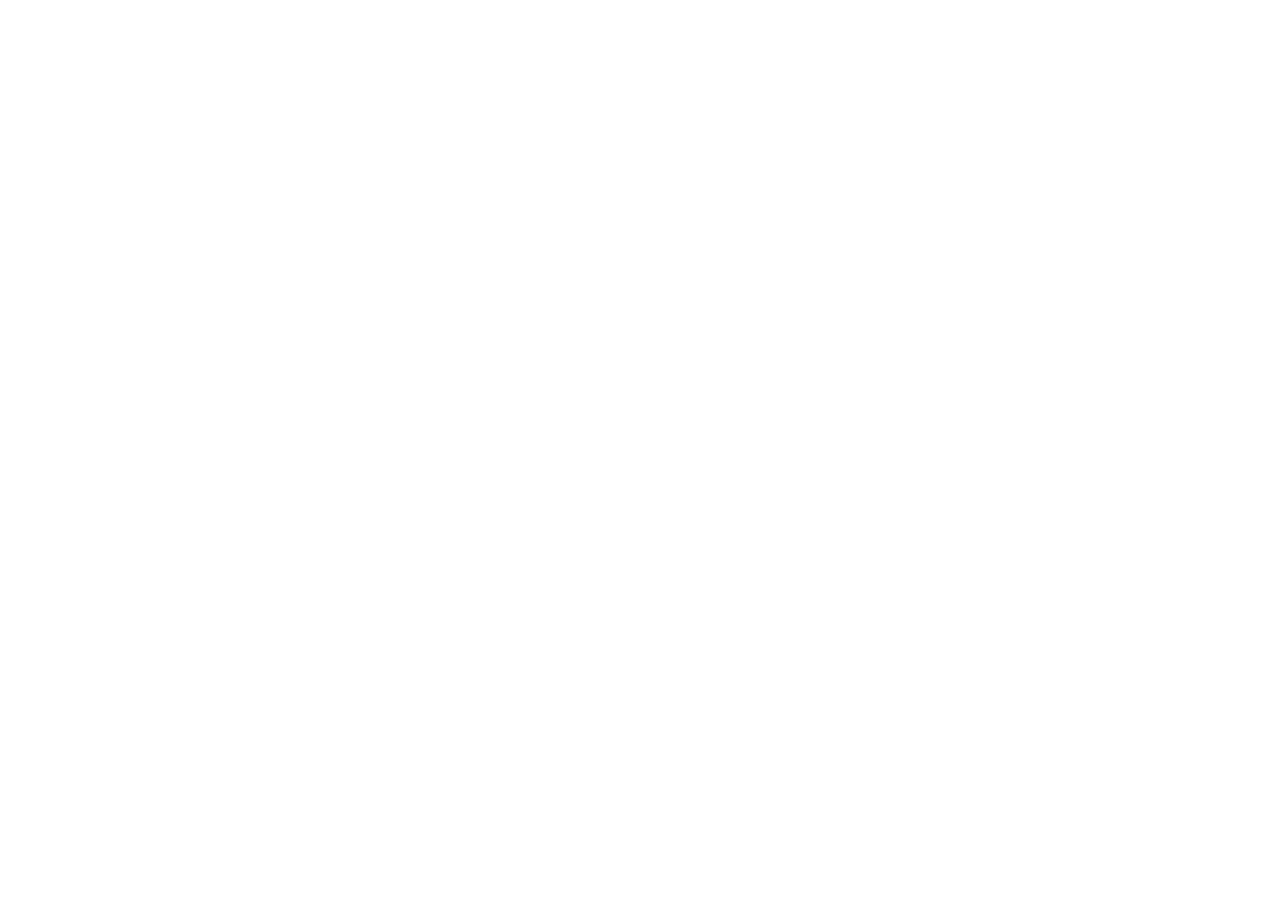
==== index.html @ e46e15e2 "Se crearon los archivos base" ====
<!DOCTYPE html>
<html lang="es">
<head>
    <meta charset="UTF-8">
    <meta name="viewport" content="width=device-width, initial-scale=1.0">
    <title>Inicio</title>
    <link href="https://cdn.jsdelivr.net/npm/bootstrap@6.0.0-alpha.1/dist/css/bootstrap.min.css" rel="stylesheet"
        integrity="sha384-B/GM4XqrwHnWXNOWMbloTmrYXZg10cakYGmpfsR/bbzQ6JAJI4ihuyADKLnBgrCe" crossorigin="anonymous">
    <link rel="stylesheet" href="./styles/styles.css">
</head>
<body>
    

    <script type="module" src="https://cdn.jsdelivr.net/npm/bootstrap@6.0.0-alpha.1/dist/js/bootstrap.bundle.min.js"
        integrity="sha384-1a/pXj49ZQ1aHEmrJ+gMw1otqoVsYwlEnlD8mIfY2TV03r20Y0CN7uqx1tQogjPL" crossorigin="anonymous">
    </script>
</body>
</html>
---- styles/styles.css ----
* {
    margin: 0;
    padding: 0;
    box-sizing: border-box;
}

@import url('https://fonts.googleapis.com/css2?family=Inter:wght@400;700&display=swap');

html {
    font-size: 62.5%;
}

body {
    font-family: 'inter', sans-serif;
    line-height: 1.6;
}

.margenes_globales {
    margin: 2rem 1.6rem;
}

.logo_y_lista {
    margin: 1.6rem 1.6rem 0.8rem;
}

.logo_y_lista img {
    width: 7rem;
    color: red;
}

nav {
    display: flex;
    flex-direction: column;
    align-items: center;
    gap: 0.8rem;
}

ul {
    margin: 0rem 1.6rem 1.6rem;
    list-style: none;

    display: flex;
    justify-content: center;
    align-items: center;
    flex-wrap: wrap;
    gap: 0.4rem 1.6rem;
}

ul a {
    font-size: 1.35rem;
    padding: 0.4rem 0rem;
}

.nav_item a {
    color: rgb(83, 0, 116);
}

footer {
    margin-top: 15vh;
    padding-bottom: 2rem;
}

.redes {
    display: flex;
    flex-wrap: wrap;
    align-items: center;
    gap: 1.6rem 2rem;
}

.redes a {
    font-size: 1.1rem;
    color: rgb(83, 0, 116);
}

.redes img {
    display: block;
    width: 2.4rem;
    height: auto;
}

.copyright {
    font-size: 1.2rem;
}

.contenedor_hero span {
    font-size: 1.2rem;
}

.contenedor_hero {
    display: flex;
    flex-direction: column;
    flex-shrink: 0;

    padding: 2rem;
    background: linear-gradient(75deg, rgb(128, 47, 91), hsl(320, 42%, 64%), hsl(350, 100%, 90%));
    border-radius: 0.7rem;
}

.contenedor_hero h1 {
    font-size: 2.4rem;
    font-weight: 700;
    line-height: 1.4;
    margin-bottom: 1.2rem;
}

.contenedor_hero h1 br {
    display: none;
}

.contenedor_hero p {
    font-size: 1.5rem;
    line-height: 1.6;
    font-weight: 400;
}

.contenedor_hero button {
    margin: 1.5rem 0rem 0rem auto;
    padding: 1rem;

    font-size: 1.4rem;
    font-weight: 600;

    border-radius: 0.7rem;
    display: block;
}

.info {
    margin: 0rem 0rem 2rem 0rem;

    display: flex;
    flex-direction: column;
    gap: 0.8rem;
}

.info h2 {
    font-size: 2.2rem;
    line-height: 1.3;
}

.info p {
    font-size: 1.5rem;
}

.contenedor_grid {
    display: grid;
    grid-template-columns: 1fr;
    grid-auto-rows: 1fr;
    gap: 1.2rem;

    grid-template-areas:
        "itemgrid1"
        "itemgrid2"
        "itemgrid3"
        "itemgrid4"
        "itemgrid5";

    & > div {
        min-width: 0;
        padding: 1.2rem;
        border-radius: 0.5rem;
    }

    article {
        display: grid;
        grid-template-columns: 9rem 1fr;
        align-items: center;
        gap: 1.2rem;
    }

    .itemgrid1 {
        grid-area: itemgrid1;
        border-radius: 1.2rem;
        background-color: aqua;
    }

    .itemgrid2 {
        grid-area: itemgrid2;
        background-color: rgb(43, 117, 117);
    }

    .itemgrid3 {
        grid-area: itemgrid3;
        background-color: rgb(117, 41, 105);
    }

    .itemgrid4 {
        grid-area: itemgrid4;
        background-color: rgb(18, 105, 44);
    }

    .itemgrid5 {
        grid-area: itemgrid5;
        background-color: rgb(95, 57, 57);
    }
}

.card_content {
    display: flex;
    flex-direction: column;
    gap: 0.4rem;
}

.card_content h3 {
    font-size: 1.8rem;
    line-height: 1.3;
}

.card_content p {
    font-size: 1.4rem;
}

.cards_container {
    display: flex;
    flex-direction: row;
    justify-content: center;
    flex-wrap: wrap;
    min-width: 25rem;
    height: 15rem;

    gap: 1.2rem;
}

.cards {
    overflow: hidden;

    width: 100%;
    height: 100%;

    background-color: #d4a7c2;
    padding: 1rem;
    border-radius: 0.7rem;

    display: flex;
    flex-direction: column;
    gap: 0.8rem;
}

.cards_title {
    font-size: 1.4rem;
    line-height: 1.3;
}

.cards_image img {
    width: 100%;
    height: auto;
    aspect-ratio: 1 / 1;
    margin-bottom: 0;

    object-fit: cover;
    display: block;
}

.contenedor_hero_faq {
    padding: 2.5rem;
    background: linear-gradient(75deg, rgb(128, 47, 91), hsl(320, 42%, 64%), hsl(350, 100%, 90%));
    border-radius: 0.7rem;
}

.contenedor_hero_faq h1 {
    margin-bottom: 1rem;
}

.contenedor_hero_faq p {
    margin-bottom: 1.2rem;
    font-size: 1.3rem;
    line-height: 1.5;
    font-weight: 400;
}

.diseño_areas h2 {
    font-size: 2.2rem;
    margin-bottom: 1.2rem;
}

.diseño_areas article {
    background-color: #d4a7c2;
    margin-bottom: 1.5rem;
    padding: 1.5rem;
    border-radius: 0.7rem;
}

.diseño_areas h3 {
    font-size: 1.4rem;
    margin-bottom: 0.7rem;
}

.diseño_areas p {
    font-size: 1.1rem;
}

.titulo_proyecto {
    margin-bottom: 1rem;

    display: flex;
    flex-direction: column;
    width: 100%;
}

.titulo_proyecto h2 {
    font-size: 2.2rem;
    line-height: 1.3;
}

.proyectos {
    display: flex;
    flex-direction: row;
    flex-wrap: wrap;

    width: 100%;
    margin-bottom: 2.5rem;
    gap: 1.6rem;
}

.proyectos > div {
    flex: 1 1 100%;
    min-width: 0;
}

.contenedor_grid2,
.contenedor_grid3,
.contenedor_grid4 {
    display: grid;
    grid-auto-rows: 1fr;
    gap: 1.2rem;

    & > div {
        min-width: 0;
        padding: 0.8rem;
        border-radius: 0.5rem;
    }
}

.contenedor_grid2 {
    grid-template-columns: 1fr;

    grid-template-areas:
        "itemgrid6"
        "itemgrid7"
        "itemgrid8"
        "itemgrid9"
        "itemgrid10"
        "itemgrid11";

    .cards_image img {
        aspect-ratio: 16 / 10;
    }

    .itemgrid6 {
        grid-area: itemgrid6;
        background-color: rgb(176, 230, 185);
    }

    .itemgrid7 {
        grid-area: itemgrid7;
        background-color: rgb(230, 241, 126);
    }

    .itemgrid8 {
        grid-area: itemgrid8;
        background-color: rgb(65, 75, 11);
    }

    .itemgrid9 {
        grid-area: itemgrid9;
        background-color: rgb(255, 160, 52);
    }

    .itemgrid10 {
        grid-area: itemgrid10;
        background-color: rgb(250, 225, 180);
    }

    .itemgrid11 {
        grid-area: itemgrid11;
        background-color: rgb(1, 39, 39);
    }
}

.contenedor_grid3 {
    grid-template-columns: 1fr;

    grid-template-areas:
        "itemgrid12"
        "itemgrid13";

    .cards_image img {
        aspect-ratio: 16 / 10;
    }

    .itemgrid12 {
        grid-area: itemgrid12;
        background-color: rgb(191, 125, 245);
    }

    .itemgrid13 {
        grid-area: itemgrid13;
        background-color: rgb(80, 10, 31);
    }
}

.contenedor_grid4 {
    grid-template-columns: 1fr;

    grid-template-areas:
        "itemgrid14"
        "itemgrid15"
        "itemgrid16";

    .cards_image img {
        aspect-ratio: 16 / 10;
    }

    .itemgrid14 {
        grid-area: itemgrid14;
        background-color: rgb(84, 182, 166);
    }

    .itemgrid15 {
        grid-area: itemgrid15;
        background-color: rgb(78, 94, 94);
    }

    .itemgrid16 {
        grid-area: itemgrid16;
        background-color: rgb(68, 124, 91);
    }
}

.cards_proyectos {
    display: flex;
    flex-direction: row;
    flex-wrap: wrap;

    gap: 1rem;
}

.margenes_globales_form {
    background-color: hsl(332, 100%, 95%);
    margin: 2.5rem;
    padding: 2rem;

    border-radius: 0.7rem;
}

.formulario_contacto {
    width: 100%;
}

.formulario_contacto_campo {
    margin-bottom: 15px;
}

.formulario_contacto_label {
    display: block;
    margin-bottom: 8px;
}

.formulario_contacto_input,
.formulario_contacto_textarea {
    width: 100%;
    padding: 8px;
    box-sizing: border-box;
}

.formulario_contacto_textarea {
    resize: vertical;
}

.formulario_contacto_boton {
    padding: 10px 20px;
    cursor: pointer;
}

@media (min-width: 768px) {
    .margenes_globales {
        margin: 3rem 4rem;
    }

    nav {
        flex-direction: row;
        justify-content: space-between;
    }

    .logo_y_lista {
        margin: 2.5rem;
    }

    ul {
        justify-content: flex-end;
        margin: 1.2rem 2.5rem 1.2rem 1.2rem;
        gap: 1rem 2.4rem;
    }

    .contenedor_hero {
        padding: 4rem;
    }

    .contenedor_hero span {
        font-size: 1.3rem;
    }

    .contenedor_hero h1 {
        font-size: 3.4rem;
        margin-bottom: 1.6rem;
    }

    .contenedor_hero p {
        font-size: 1.7rem;
    }

    .contenedor_hero button {
        font-size: 1.5rem;
        padding: 1.2rem 2rem;
    }

    .info h2 {
        font-size: 2.6rem;
    }

    .info p {
        font-size: 1.6rem;
    }

    .contenedor_grid {
        grid-template-columns: repeat(2, 1fr);
        grid-auto-rows: auto;
        gap: 2rem;

        grid-template-areas:
            "itemgrid1 itemgrid1"
            "itemgrid2 itemgrid3"
            "itemgrid4 itemgrid5";

        & > div {
            padding: 1.8rem;
        }

        article {
            display: block;
            gap: 0;
        }
    }

    .cards {
        padding: 1.5rem;
        gap: 0;
    }

    .cards_title {
        font-size: 1.6rem;
    }

    .cards_image img {
        height: 18rem;
        aspect-ratio: auto;
        margin-bottom: 1.2rem;
    }

    .titulo_proyecto h2 {
        font-size: 2.6rem;
    }

    .contenedor_grid2,
    .contenedor_grid3,
    .contenedor_grid4 {
        grid-template-columns: repeat(2, 1fr);
        grid-auto-rows: auto;
        gap: 2rem;

        & > div {
            padding: 1.8rem;
        }
    }

    .contenedor_grid2 {
        grid-template-areas:
            "itemgrid6 itemgrid6"
            "itemgrid7 itemgrid8"
            "itemgrid9 itemgrid9"
            "itemgrid10 itemgrid11";

        .cards_image img {
            height: 18rem;
            aspect-ratio: auto;
            margin-bottom: 1.2rem;
        }
    }

    .contenedor_grid3 {
        grid-template-areas:
            "itemgrid12 itemgrid13";

        .cards_image img {
            height: 18rem;
            aspect-ratio: auto;
            margin-bottom: 1.2rem;
        }
    }

    .contenedor_grid4 {
        grid-template-areas:
            "itemgrid14 itemgrid14"
            "itemgrid15 itemgrid16";

        .cards_image img {
            height: 18rem;
            aspect-ratio: auto;
            margin-bottom: 1.2rem;
        }
    }
}

@media (min-width: 1024px) {
    .margenes_globales {
        width: min(120rem, 100% - 12rem);
        margin: 4rem auto;
    }

    .contenedor_hero {
        padding: 6rem;
    }

    .contenedor_hero h1 {
        font-size: 4.4rem;
    }

    .contenedor_hero h1 br {
        display: inline;
    }

    .contenedor_hero p {
        font-size: 1.9rem;
        max-width: 70rem;
    }

    .info h2 {
        font-size: 3rem;
    }

    .info p {
        max-width: 70rem;
    }

    .contenedor_grid {
        grid-template-columns: repeat(4, 1fr);

        grid-template-areas:
            "itemgrid1 itemgrid1 itemgrid2 itemgrid2"
            "itemgrid1 itemgrid1 itemgrid3 itemgrid3"
            "itemgrid4 itemgrid5 itemgrid5 itemgrid5";

        .itemgrid1 {
            article {
                display: flex;
                flex-direction: column;
                height: 100%;
            }

            .cards_image {
                display: flex;
                flex-direction: column;
                flex: 1 1 auto;

                img {
                    flex: 1 1 0;
                    height: auto;
                    min-height: 18rem;
                }
            }
        }
    }

    .titulo_proyecto h2 {
        font-size: 3rem;
    }

    .contenedor_grid2 {
        grid-template-columns: repeat(6, 1fr);

        grid-template-areas:
            "itemgrid6 itemgrid6 itemgrid7 itemgrid8 itemgrid8 itemgrid8"
            "itemgrid6 itemgrid6 itemgrid7 itemgrid8 itemgrid8 itemgrid8"
            "itemgrid6 itemgrid6 itemgrid9 itemgrid9 itemgrid9 itemgrid9"
            "itemgrid10 itemgrid10 itemgrid10 itemgrid11 itemgrid11 itemgrid11";
    }

    .contenedor_grid3 {
        grid-template-columns: repeat(5, 1fr);

        grid-template-areas:
            ". itemgrid12 itemgrid12 itemgrid13 .";
    }

    .contenedor_grid4 {
        grid-template-columns: repeat(3, 1fr);

        grid-template-areas:
            "itemgrid14 itemgrid15 itemgrid16";
    }
}
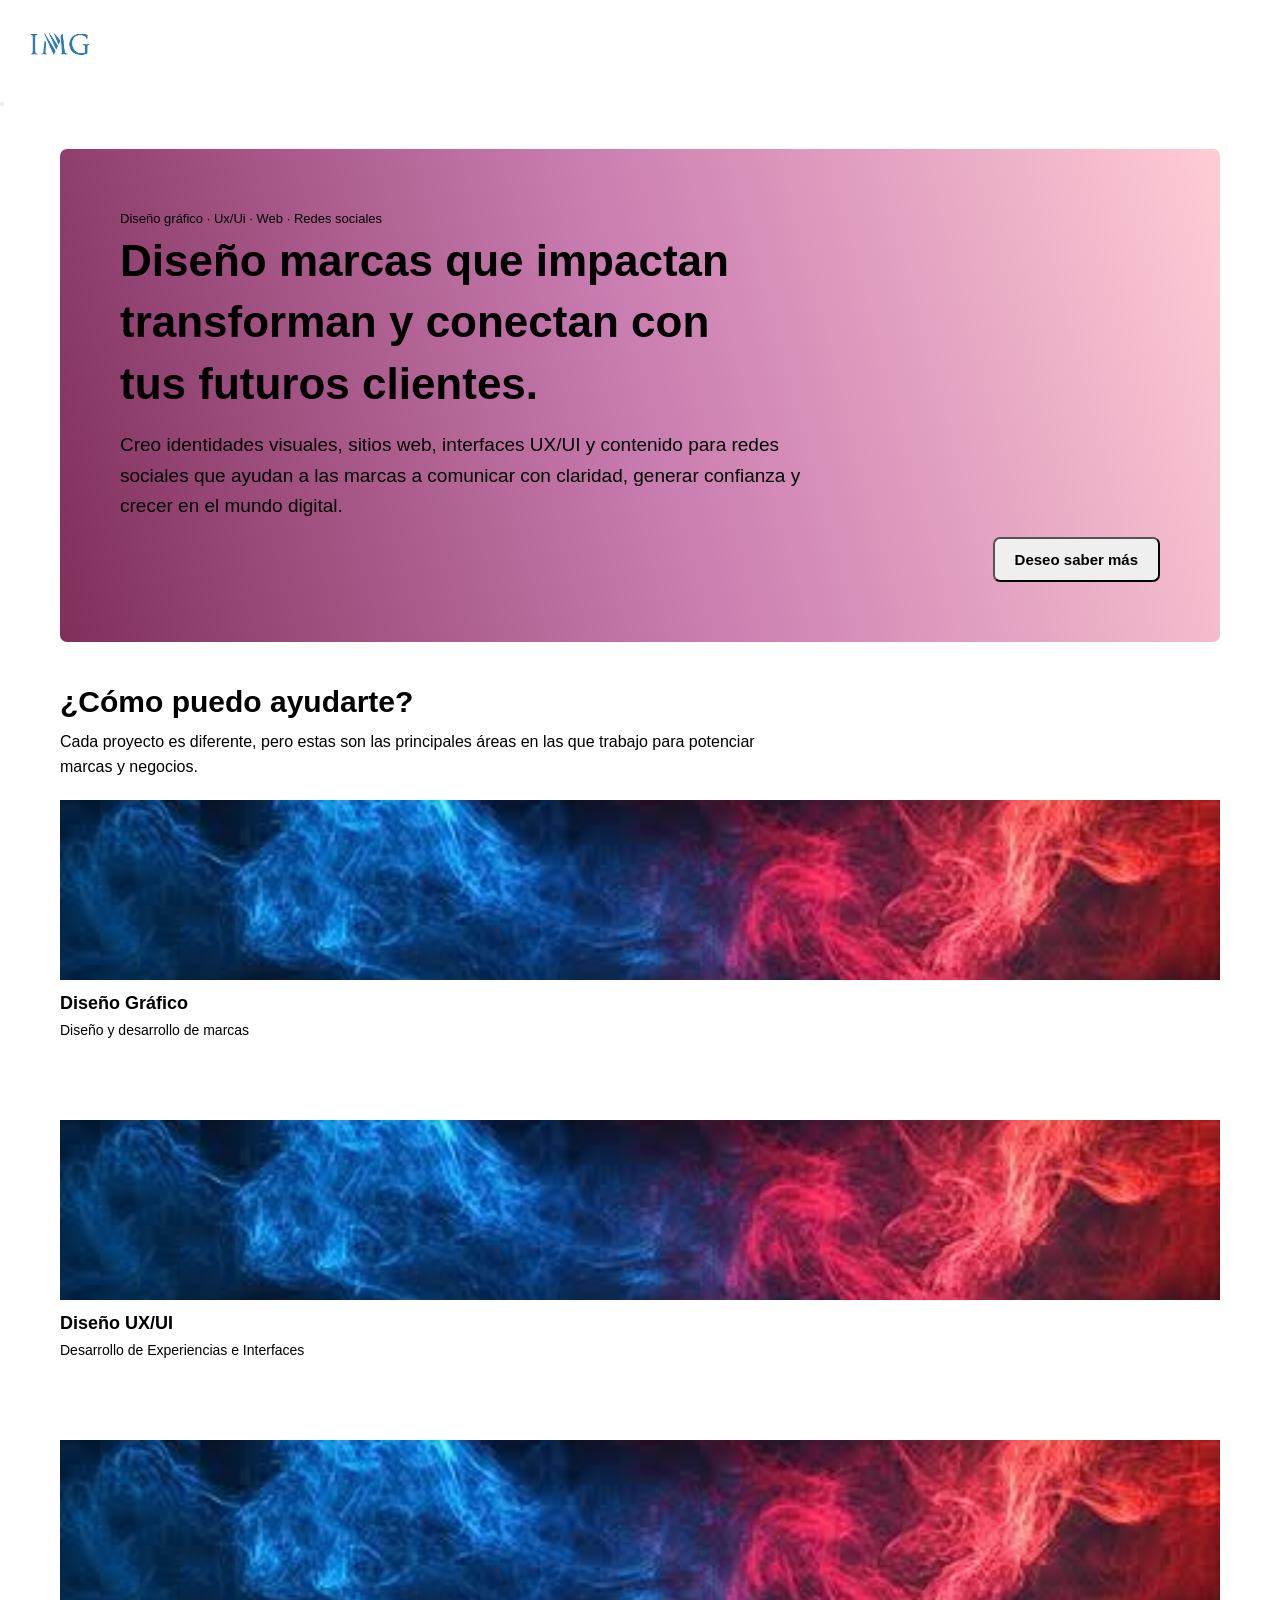
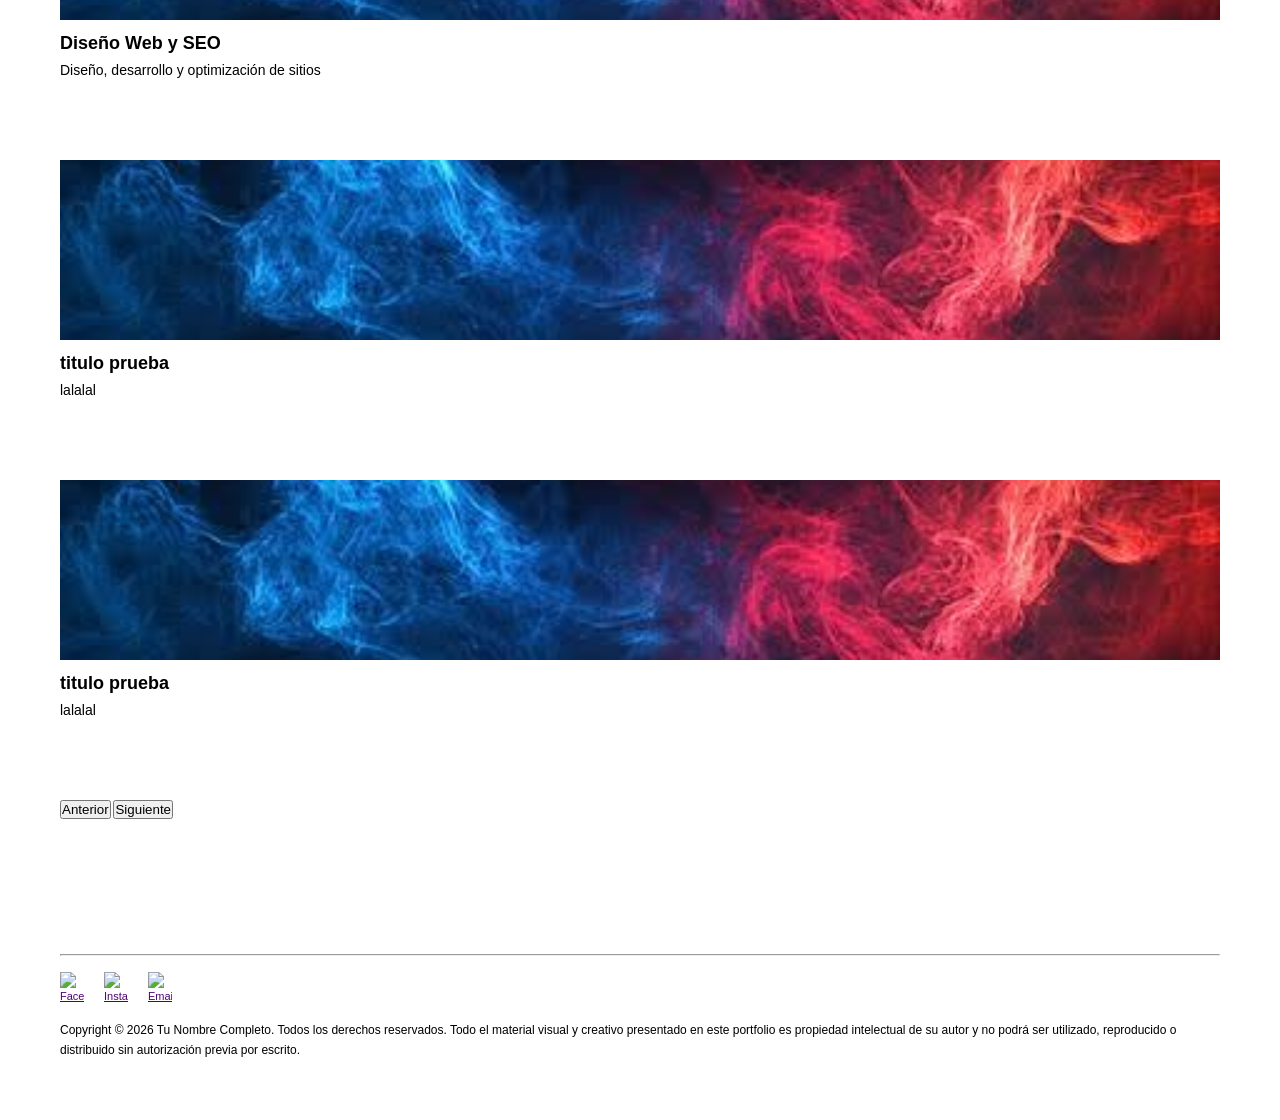
==== commit b47c1eaa: "Index Finalizado" ====
--- a/index.html
+++ b/index.html
@@ -1,18 +1,394 @@
 <!DOCTYPE html>
 <html lang="es">
+
 <head>
     <meta charset="UTF-8">
     <meta name="viewport" content="width=device-width, initial-scale=1.0">
     <title>Inicio</title>
+    <!-- Bootstrap CDN -->
     <link href="https://cdn.jsdelivr.net/npm/bootstrap@6.0.0-alpha.1/dist/css/bootstrap.min.css" rel="stylesheet"
         integrity="sha384-B/GM4XqrwHnWXNOWMbloTmrYXZg10cakYGmpfsR/bbzQ6JAJI4ihuyADKLnBgrCe" crossorigin="anonymous">
     <link rel="stylesheet" href="./styles/styles.css">
+
+    <style>
+        /* Links del navbar */
+        .nav-link {
+            transition: color 0.3s ease, background-color 0.3s ease, transform 0.3s ease;
+        }
+
+        .nav-link:hover {
+            color: #7c6cf0;
+            transform: translateY(-2px);
+        }
+
+        .nav-link:focus-visible {
+            outline: 2px solid #7c6cf0;
+            outline-offset: 2px;
+            border-radius: 4px;
+        }
+
+        .nav-link:active {
+            transform: translateY(-2px) scale(0.97);
+        }
+
+        /* Logo del navbar */
+        .navbar-brand img {
+            transition: opacity 0.3s ease, transform 0.3s ease;
+        }
+
+        .navbar-brand:hover img {
+            opacity: 0.75;
+            transform: scale(1.05);
+        }
+
+        .navbar-brand:focus-visible {
+            outline: 2px solid #7c6cf0;
+            outline-offset: 2px;
+            border-radius: 4px;
+        }
+
+        .navbar-brand:active img {
+            transform: scale(0.95);
+        }
+
+        /* Botones */
+        button,
+        .formulario_contacto_boton {
+            transition: transform 0.3s ease, box-shadow 0.3s ease, background-color 0.3s ease, opacity 0.3s ease;
+        }
+
+        button:hover,
+        .formulario_contacto_boton:hover {
+            transform: translateY(-2px);
+            box-shadow: 0 4px 12px rgba(0, 0, 0, 0.25);
+            opacity: 0.9;
+        }
+
+        button:focus-visible,
+        .formulario_contacto_boton:focus-visible {
+            outline: 2px solid #7c6cf0;
+            outline-offset: 2px;
+        }
+
+        button:active,
+        .formulario_contacto_boton:active {
+            transform: translateY(0) scale(0.96);
+            box-shadow: none;
+            opacity: 1;
+        }
+
+        /* Tarjetas de la galería */
+        .cards,
+        .carousel-inner .carousel-item>div {
+            transition: transform 0.3s ease, box-shadow 0.3s ease;
+        }
+
+        .cards:hover,
+        .carousel-inner .carousel-item>div:hover {
+            transform: translateY(-5px);
+            box-shadow: 0 8px 20px rgba(0, 0, 0, 0.25);
+        }
+
+        .cards:focus-within,
+        .carousel-inner .carousel-item>div:focus-within {
+            outline: 2px solid #7c6cf0;
+            outline-offset: 3px;
+            border-radius: 8px;
+        }
+
+        .cards:active,
+        .carousel-inner .carousel-item>div:active {
+            transform: translateY(-2px) scale(0.98);
+        }
+
+        /* Redes sociales del footer */
+        .redes a {
+            transition: transform 0.3s ease, opacity 0.3s ease;
+        }
+
+        .redes a:hover {
+            transform: translateY(-3px) scale(1.1);
+            opacity: 0.8;
+        }
+
+        .redes a:focus-visible {
+            outline: 2px solid #7c6cf0;
+            outline-offset: 2px;
+            border-radius: 4px;
+        }
+
+        .redes a:active {
+            transform: scale(0.92);
+        }
+
+        /* Campos del formulario (contacto) */
+        .formulario_contacto_input,
+        .formulario_contacto_textarea {
+            transition: border-color 0.3s ease, box-shadow 0.3s ease;
+        }
+
+        .formulario_contacto_input:hover,
+        .formulario_contacto_textarea:hover {
+            border-color: #7c6cf0;
+        }
+
+        .formulario_contacto_input:focus,
+        .formulario_contacto_textarea:focus {
+            border-color: #7c6cf0;
+            box-shadow: 0 0 0 3px rgba(124, 108, 240, 0.25);
+            outline: none;
+        }
+
+        .formulario_contacto_input:active,
+        .formulario_contacto_textarea:active {
+            border-color: #5a4bd6;
+        }
+    </style>
+
+    <base target="_blank">
 </head>
+
 <body>
-    
+    <header>
+        <nav class="navbar sm:navbar-expand bg-1 fg-2">
+            <div class="container-fluid">
+
+                <!-- Logo -->
+                <div class="logo_y_lista">
+                    <a class="navbar-brand" href="./index.html">
+                        <img src="/assets/img/logo.png"Logo personal">
+                    </a>
+                </div>
+
+                <!-- Botón del menú responsive -->
+                <button class="btn-icon navbar-toggler" type="button" data-bs-toggle="drawer"
+                    data-bs-target="#navbarNavAltMarkup" aria-controls="navbarNavAltMarkup" aria-expanded="false"
+                    aria-label="Abrir menú de navegación">
+
+                    <span class="navbar-toggler-icon" aria-hidden="true"></span>
+                </button>
+
+                <!-- Menú lateral -->
+                <dialog class="drawer drawer-end" tabindex="-1" id="navbarNavAltMarkup"
+                    aria-labelledby="navbarNavAltMarkupLabel">
+
+                    <div class="drawer-header">
+                        <h5 class="drawer-title" id="navbarNavAltMarkupLabel">
+                            Menú
+                        </h5>
+
+                        <button type="button" class="btn-close" data-bs-dismiss="drawer" aria-label="Cerrar menú">
+                        </button>
+                    </div>
+
+                    <div class="drawer-body">
+                        <div class="nav nav-pills navbar-nav">
+
+                            <a class="nav-link" href="./index.html">
+                                Inicio
+                            </a>
+
+                            <a class="nav-link" href="./Pages/faq-y-sobre-mi.html">
+                                FAQ - Sobre Mi
+                            </a>
+
+                            <a class="nav-link" href="./Pages/">
+                                Proyectos
+                            </a>
+
+                            <a class="nav-link" href="./Pages/habilidades.html">
+                                Habilidades
+                            </a>
+
+                            <a class="nav-link" href="./Pages/contacto.html">
+                                Contacto
+                            </a>
+
+                        </div>
+                    </div>
+                </dialog>
+            </div>
+        </nav>
+    </header>
+
+    <main>
+        <div class="margenes_globales">
+            <div class="contenedor_hero">
+                <span>Diseño gráfico · Ux/Ui · Web · Redes sociales</span>
+                <h1>Diseño marcas que impactan <br> transforman y conectan con <br> tus futuros clientes.</h1>
+                <p>Creo identidades visuales, sitios web, interfaces UX/UI y contenido para redes sociales que
+                    ayudan a las marcas a comunicar con claridad, generar confianza y crecer en el mundo digital.</p>
+                <button>Deseo saber más</button>
+            </div>
+        </div>
+
+        <div class="margenes_globales">
+            <section>
+
+                <div class="info">
+                    <h2>¿Cómo puedo ayudarte?</h2>
+                    <p>Cada proyecto es diferente, pero estas son las principales áreas en las que
+                        trabajo para potenciar marcas y negocios.</p>
+                </div>
+
+                <div id="carouselExampleContent" class="carousel slide">
+
+                    <div class="carousel-inner rounded-5">
+
+                        <!-- Tarjeta 1 -->
+                        <div class="carousel-item active">
+                            <div class="d-flex flex-column align-items-center justify-content-center bg-1 p-4 rounded-5"
+                                style="min-height: 320px;">
+
+                                <figure class="cards_image">
+                                    <img src="./assets/img/images.jpg" alt="Diseño gráfico" class="img-fluid rounded-4">
+                                </figure>
+
+                                <div class="card_content text-center">
+                                    <h3>Diseño Gráfico</h3>
+                                    <p>Diseño y desarrollo de marcas</p>
+                                </div>
+
+                            </div>
+                        </div>
+
+                        <!-- Tarjeta 2 -->
+                        <div class="carousel-item">
+                            <div class="d-flex flex-column align-items-center justify-content-center bg-1 p-4 rounded-5"
+                                style="min-height: 320px;">
+
+                                <figure class="cards_image">
+                                    <img src="./assets/img/images.jpg" alt="Diseño UX/UI" class="img-fluid rounded-4">
+                                </figure>
+
+                                <div class="card_content text-center">
+                                    <h3>Diseño UX/UI</h3>
+                                    <p>Desarrollo de Experiencias e Interfaces</p>
+                                </div>
+
+                            </div>
+                        </div>
+
+                        <!-- Tarjeta 3 -->
+                        <div class="carousel-item">
+                            <div class="d-flex flex-column align-items-center justify-content-center bg-1 p-4 rounded-5"
+                                style="min-height: 320px;">
+
+                                <figure class="cards_image">
+                                    <img src="./assets/img/images.jpg" alt="Diseño web y SEO"
+                                        class="img-fluid rounded-4">
+                                </figure>
+
+                                <div class="card_content text-center">
+                                    <h3>Diseño Web y SEO</h3>
+                                    <p>Diseño, desarrollo y optimización de sitios</p>
+                                </div>
+
+                            </div>
+                        </div>
+
+                        <!-- Tarjeta 4 -->
+                        <div class="carousel-item">
+                            <div class="d-flex flex-column align-items-center justify-content-center bg-1 p-4 rounded-5"
+                                style="min-height: 320px;">
+
+                                <figure class="cards_image">
+                                    <img src="./assets/img/images.jpg" alt="Imagen de prueba"
+                                        class="img-fluid rounded-4">
+                                </figure>
+
+                                <div class="card_content text-center">
+                                    <h3>titulo prueba</h3>
+                                    <p>lalalal</p>
+                                </div>
+
+                            </div>
+                        </div>
+
+                        <!-- Tarjeta 5 -->
+                        <div class="carousel-item">
+                            <div class="d-flex flex-column align-items-center justify-content-center bg-1 p-4 rounded-5"
+                                style="min-height: 320px;">
+
+                                <figure class="cards_image">
+                                    <img src="./assets/img/images.jpg" alt="Imagen de prueba"
+                                        class="img-fluid rounded-4">
+                                </figure>
+
+                                <div class="card_content text-center">
+                                    <h3>titulo prueba</h3>
+                                    <p>lalalal</p>
+                                </div>
+
+                            </div>
+                        </div>
+
+                    </div>
+
+                    <!-- Controles del carrusel -->
+                    <div class="d-flex justify-content-center gap-2 mt-3">
+
+                        <button class="btn-icon btn-sm" type="button" data-bs-target="#carouselExampleContent"
+                            data-bs-slide="prev" aria-label="Tarjeta anterior"
+                            style="--bs-carousel-control-icon-width: 1rem;">
+
+                            <span class="carousel-icon-prev" aria-hidden="true"></span>
+                            <span class="visually-hidden">Anterior</span>
+
+                        </button>
+
+                        <button class="btn-icon btn-sm" type="button" data-bs-target="#carouselExampleContent"
+                            data-bs-slide="next" aria-label="Tarjeta siguiente"
+                            style="--bs-carousel-control-icon-width: 1rem;">
+
+                            <span class="carousel-icon-next" aria-hidden="true"></span>
+                            <span class="visually-hidden">Siguiente</span>
+
+                        </button>
+
+                    </div>
+
+                </div>
+
+
+            </section>
+        </div>
+    </main>
+
+    <footer>
+        <div class="margenes_globales">
+            <hr>
+            <br>
+
+            <div class="redes">
+                <a href="https://www.facebook.com/" target="_blank">
+                    <img src="facebook.png" alt="Facebook">
+                </a>
+
+                <a href="https://www.instagram.com/" target="_blank">
+                    <img src="instagram.png" alt="Instagram">
+                </a>
+
+                <a href="mailto:tuemail@gmail.com">
+                    <img src="email.png" alt="Email">
+                </a>
+            </div>
+            <br>
+            <p class="copyright">Copyright © 2026 Tu Nombre Completo. Todos los derechos reservados. Todo el material
+                visual
+                y
+                creativo presentado
+                en este portfolio es propiedad intelectual de su autor y no podrá ser utilizado, reproducido o
+                distribuido
+                sin
+                autorización previa por escrito.</p>
+        </div>
+    </footer>
 
     <script type="module" src="https://cdn.jsdelivr.net/npm/bootstrap@6.0.0-alpha.1/dist/js/bootstrap.bundle.min.js"
         integrity="sha384-1a/pXj49ZQ1aHEmrJ+gMw1otqoVsYwlEnlD8mIfY2TV03r20Y0CN7uqx1tQogjPL" crossorigin="anonymous">
-    </script>
+        </script>
+
 </body>
+
 </html>
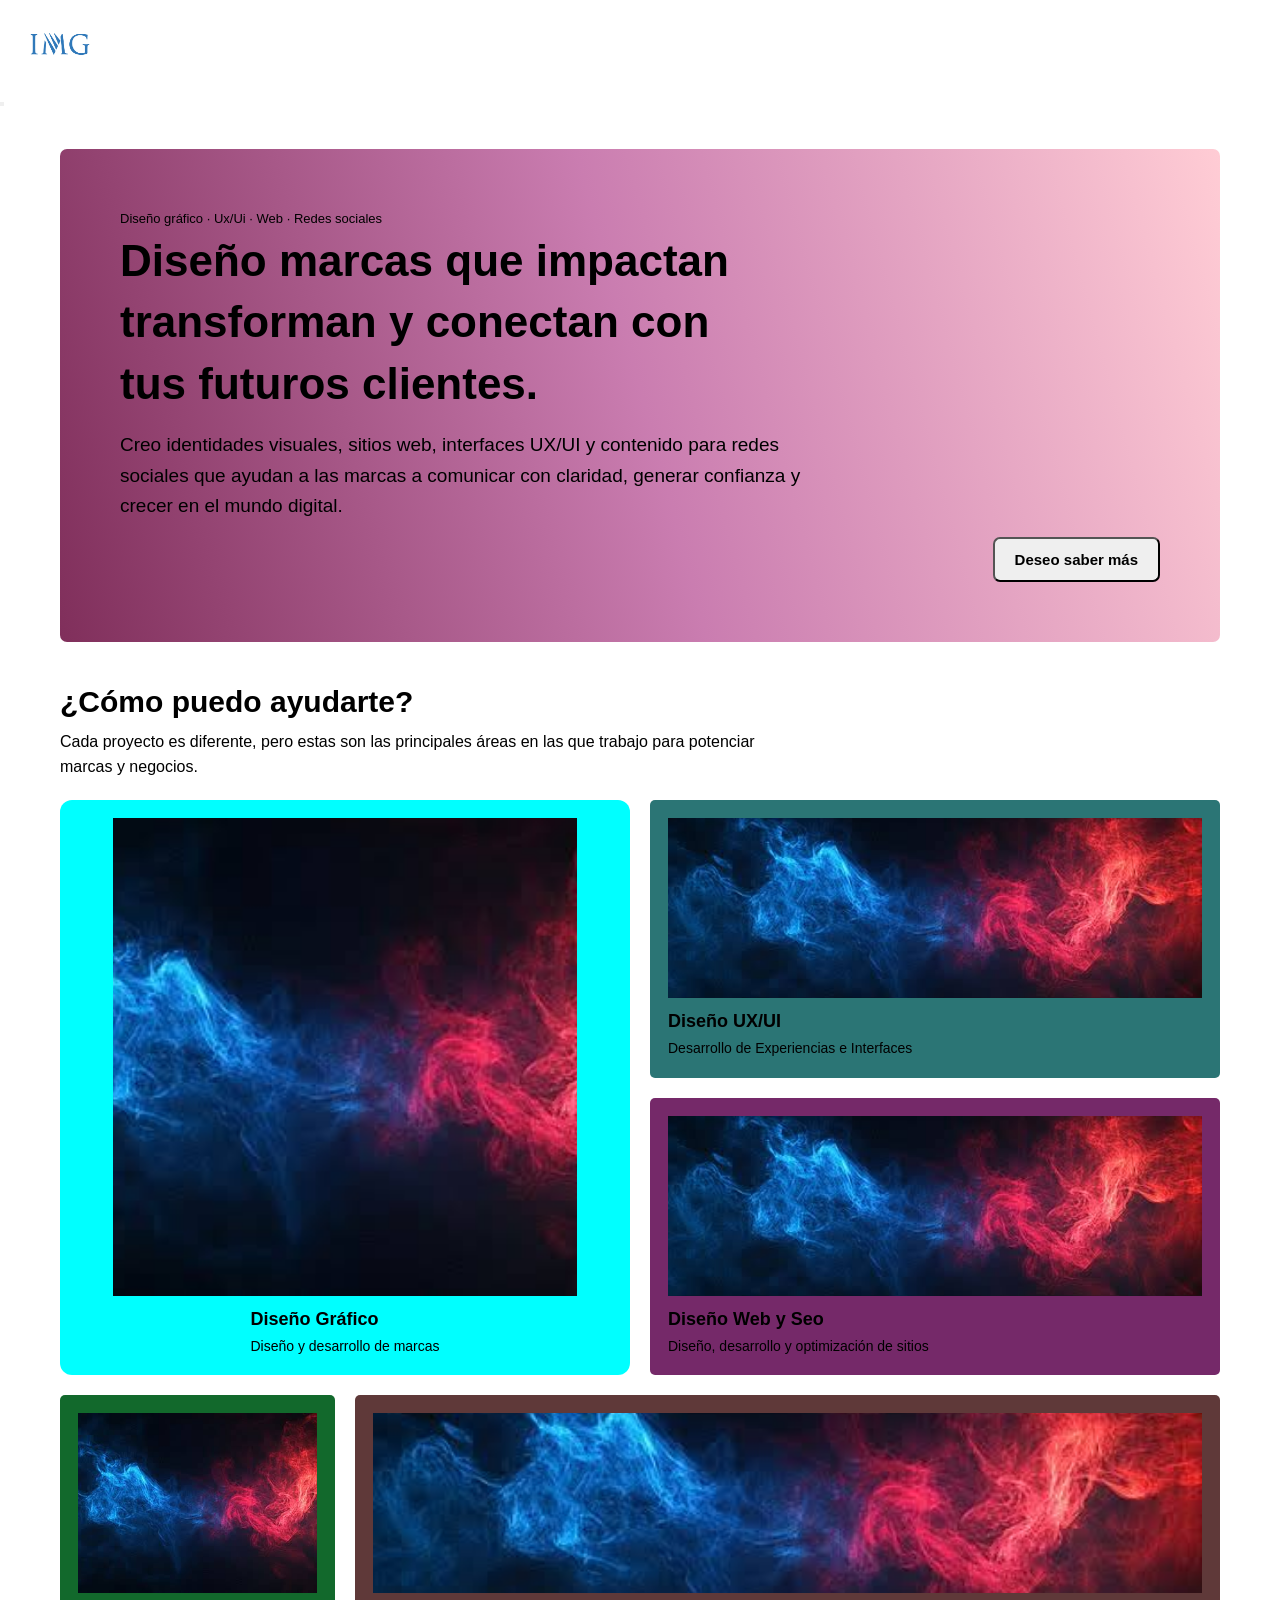
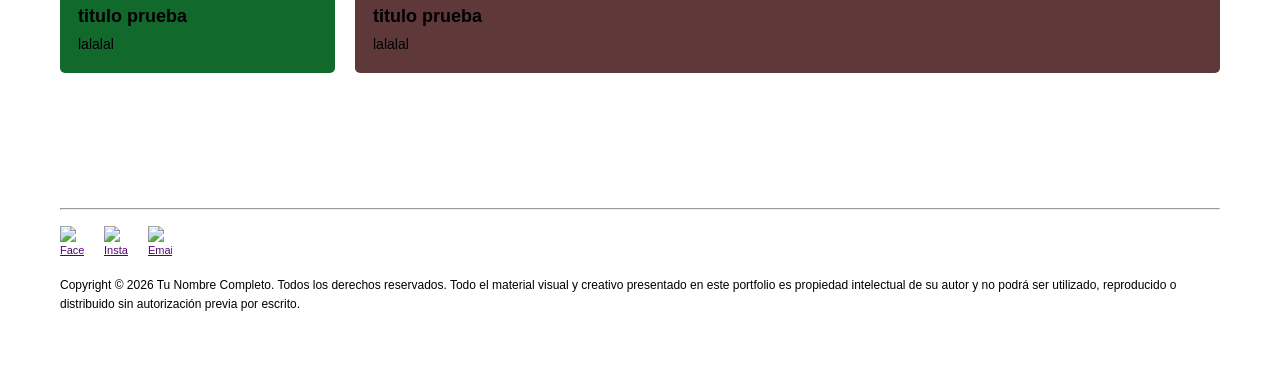
==== commit 3fd58ae2: "Index Finalizado" ====
--- a/index.html
+++ b/index.html
@@ -145,7 +145,6 @@
         }
     </style>
 
-    <base target="_blank">
 </head>
 
 <body>
@@ -156,7 +155,7 @@
                 <!-- Logo -->
                 <div class="logo_y_lista">
                     <a class="navbar-brand" href="./index.html">
-                        <img src="/assets/img/logo.png"Logo personal">
+                        <img src="./assets/img/logo.png" alt="Logo personal">
                     </a>
                 </div>
 
@@ -188,25 +187,26 @@
                                 Inicio
                             </a>
 
-                            <a class="nav-link" href="./Pages/faq-y-sobre-mi.html">
+                            <a class="nav-link" href="./pages/faq-y-sobre-mi.html">
                                 FAQ - Sobre Mi
                             </a>
 
-                            <a class="nav-link" href="./Pages/">
+                            <a class="nav-link" href="./pages/proyectos.html">
                                 Proyectos
                             </a>
 
-                            <a class="nav-link" href="./Pages/habilidades.html">
+                            <a class="nav-link" href="./pages/habilidades.html">
                                 Habilidades
                             </a>
 
-                            <a class="nav-link" href="./Pages/contacto.html">
+                            <a class="nav-link" href="./pages/contacto.html">
                                 Contacto
                             </a>
 
                         </div>
                     </div>
                 </dialog>
+
             </div>
         </nav>
     </header>
@@ -221,136 +221,83 @@
                 <button>Deseo saber más</button>
             </div>
         </div>
-
+    
         <div class="margenes_globales">
             <section>
-
+            
                 <div class="info">
                     <h2>¿Cómo puedo ayudarte?</h2>
                     <p>Cada proyecto es diferente, pero estas son las principales áreas en las que
                         trabajo para potenciar marcas y negocios.</p>
                 </div>
-
-                <div id="carouselExampleContent" class="carousel slide">
-
-                    <div class="carousel-inner rounded-5">
-
-                        <!-- Tarjeta 1 -->
-                        <div class="carousel-item active">
-                            <div class="d-flex flex-column align-items-center justify-content-center bg-1 p-4 rounded-5"
-                                style="min-height: 320px;">
-
-                                <figure class="cards_image">
-                                    <img src="./assets/img/images.jpg" alt="Diseño gráfico" class="img-fluid rounded-4">
-                                </figure>
-
-                                <div class="card_content text-center">
-                                    <h3>Diseño Gráfico</h3>
-                                    <p>Diseño y desarrollo de marcas</p>
-                                </div>
-
-                            </div>
-                        </div>
-
-                        <!-- Tarjeta 2 -->
-                        <div class="carousel-item">
-                            <div class="d-flex flex-column align-items-center justify-content-center bg-1 p-4 rounded-5"
-                                style="min-height: 320px;">
-
-                                <figure class="cards_image">
-                                    <img src="./assets/img/images.jpg" alt="Diseño UX/UI" class="img-fluid rounded-4">
-                                </figure>
-
-                                <div class="card_content text-center">
-                                    <h3>Diseño UX/UI</h3>
-                                    <p>Desarrollo de Experiencias e Interfaces</p>
-                                </div>
-
-                            </div>
-                        </div>
-
-                        <!-- Tarjeta 3 -->
-                        <div class="carousel-item">
-                            <div class="d-flex flex-column align-items-center justify-content-center bg-1 p-4 rounded-5"
-                                style="min-height: 320px;">
-
-                                <figure class="cards_image">
-                                    <img src="./assets/img/images.jpg" alt="Diseño web y SEO"
-                                        class="img-fluid rounded-4">
-                                </figure>
-
-                                <div class="card_content text-center">
-                                    <h3>Diseño Web y SEO</h3>
-                                    <p>Diseño, desarrollo y optimización de sitios</p>
-                                </div>
-
-                            </div>
-                        </div>
-
-                        <!-- Tarjeta 4 -->
-                        <div class="carousel-item">
-                            <div class="d-flex flex-column align-items-center justify-content-center bg-1 p-4 rounded-5"
-                                style="min-height: 320px;">
-
-                                <figure class="cards_image">
-                                    <img src="./assets/img/images.jpg" alt="Imagen de prueba"
-                                        class="img-fluid rounded-4">
-                                </figure>
-
-                                <div class="card_content text-center">
-                                    <h3>titulo prueba</h3>
-                                    <p>lalalal</p>
-                                </div>
-
-                            </div>
-                        </div>
-
-                        <!-- Tarjeta 5 -->
-                        <div class="carousel-item">
-                            <div class="d-flex flex-column align-items-center justify-content-center bg-1 p-4 rounded-5"
-                                style="min-height: 320px;">
-
-                                <figure class="cards_image">
-                                    <img src="./assets/img/images.jpg" alt="Imagen de prueba"
-                                        class="img-fluid rounded-4">
-                                </figure>
-
-                                <div class="card_content text-center">
-                                    <h3>titulo prueba</h3>
-                                    <p>lalalal</p>
-                                </div>
-
-                            </div>
-                        </div>
-
-                    </div>
-
-                    <!-- Controles del carrusel -->
-                    <div class="d-flex justify-content-center gap-2 mt-3">
-
-                        <button class="btn-icon btn-sm" type="button" data-bs-target="#carouselExampleContent"
-                            data-bs-slide="prev" aria-label="Tarjeta anterior"
-                            style="--bs-carousel-control-icon-width: 1rem;">
-
-                            <span class="carousel-icon-prev" aria-hidden="true"></span>
-                            <span class="visually-hidden">Anterior</span>
-
-                        </button>
-
-                        <button class="btn-icon btn-sm" type="button" data-bs-target="#carouselExampleContent"
-                            data-bs-slide="next" aria-label="Tarjeta siguiente"
-                            style="--bs-carousel-control-icon-width: 1rem;">
-
-                            <span class="carousel-icon-next" aria-hidden="true"></span>
-                            <span class="visually-hidden">Siguiente</span>
-
-                        </button>
-
-                    </div>
-
+            
+                <div class="contenedor_grid">
+                    <div class="itemgrid1">
+                        <article>
+                            <figure class="cards_image">
+                                <img src="./assets/img/images.jpg" alt="">
+                            </figure>
+                            <div class="card_content">
+                                <h3>Diseño Gráfico</h3>
+                                <p>Diseño y desarrollo de marcas</p>
+                            </div>
+                        </article>            
+                    </div>
+            
+                    <div class="itemgrid2">
+                        <article>
+                            <figure class="cards_image">
+                                <img src="./assets/img/images.jpg" alt="">
+                            </figure>
+                            <div class="card_content">
+                                <h3>Diseño UX/UI</h3>
+                                <p>Desarrollo de Experiencias e Interfaces</p>
+                            </div>
+                        </article>            
+                    </div>
+            
+                    <div class="itemgrid3">
+                        <article>
+                            <figure class="cards_image">
+                                <img src="./assets/img/images.jpg" alt="">
+                            </figure>
+            
+                            <div class="card_content">
+                                <h3>Diseño Web y Seo</h3>
+                                <p>Diseño, desarrollo y optimización de sitios</p>
+                            </div>
+                        </article>            
+                    </div>
+            
+                    <div class="itemgrid4">
+                        <article>
+                            <figure class="cards_image">
+                                <img src="./assets/img/images.jpg" alt="">
+                            </figure>
+            
+                            <div class="card_content">
+                                <h3>titulo prueba</h3>
+                                <p>lalalal</p>
+                            </div>
+                        </article>            
+                    </div>
+            
+                    <div class="itemgrid5">
+                        <article>
+                            <figure class="cards_image">
+                                <img src="./assets/img/images.jpg" alt="">
+                            </figure>
+            
+                            <div class="card_content">
+                                <h3>titulo prueba</h3>
+                                <p>lalalal</p>
+                            </div>
+                        </article>
+            
+                    </div>
+            
                 </div>
-
-
+            
             </section>
         </div>
     </main>
@@ -359,28 +306,24 @@
         <div class="margenes_globales">
             <hr>
             <br>
-
+        
             <div class="redes">
                 <a href="https://www.facebook.com/" target="_blank">
                     <img src="facebook.png" alt="Facebook">
                 </a>
-
+        
                 <a href="https://www.instagram.com/" target="_blank">
                     <img src="instagram.png" alt="Instagram">
                 </a>
-
+        
                 <a href="mailto:tuemail@gmail.com">
                     <img src="email.png" alt="Email">
                 </a>
             </div>
             <br>
-            <p class="copyright">Copyright © 2026 Tu Nombre Completo. Todos los derechos reservados. Todo el material
-                visual
-                y
+            <p class="copyright">Copyright © 2026 Tu Nombre Completo. Todos los derechos reservados. Todo el material visual y
                 creativo presentado
-                en este portfolio es propiedad intelectual de su autor y no podrá ser utilizado, reproducido o
-                distribuido
-                sin
+                en este portfolio es propiedad intelectual de su autor y no podrá ser utilizado, reproducido o distribuido sin
                 autorización previa por escrito.</p>
         </div>
     </footer>
